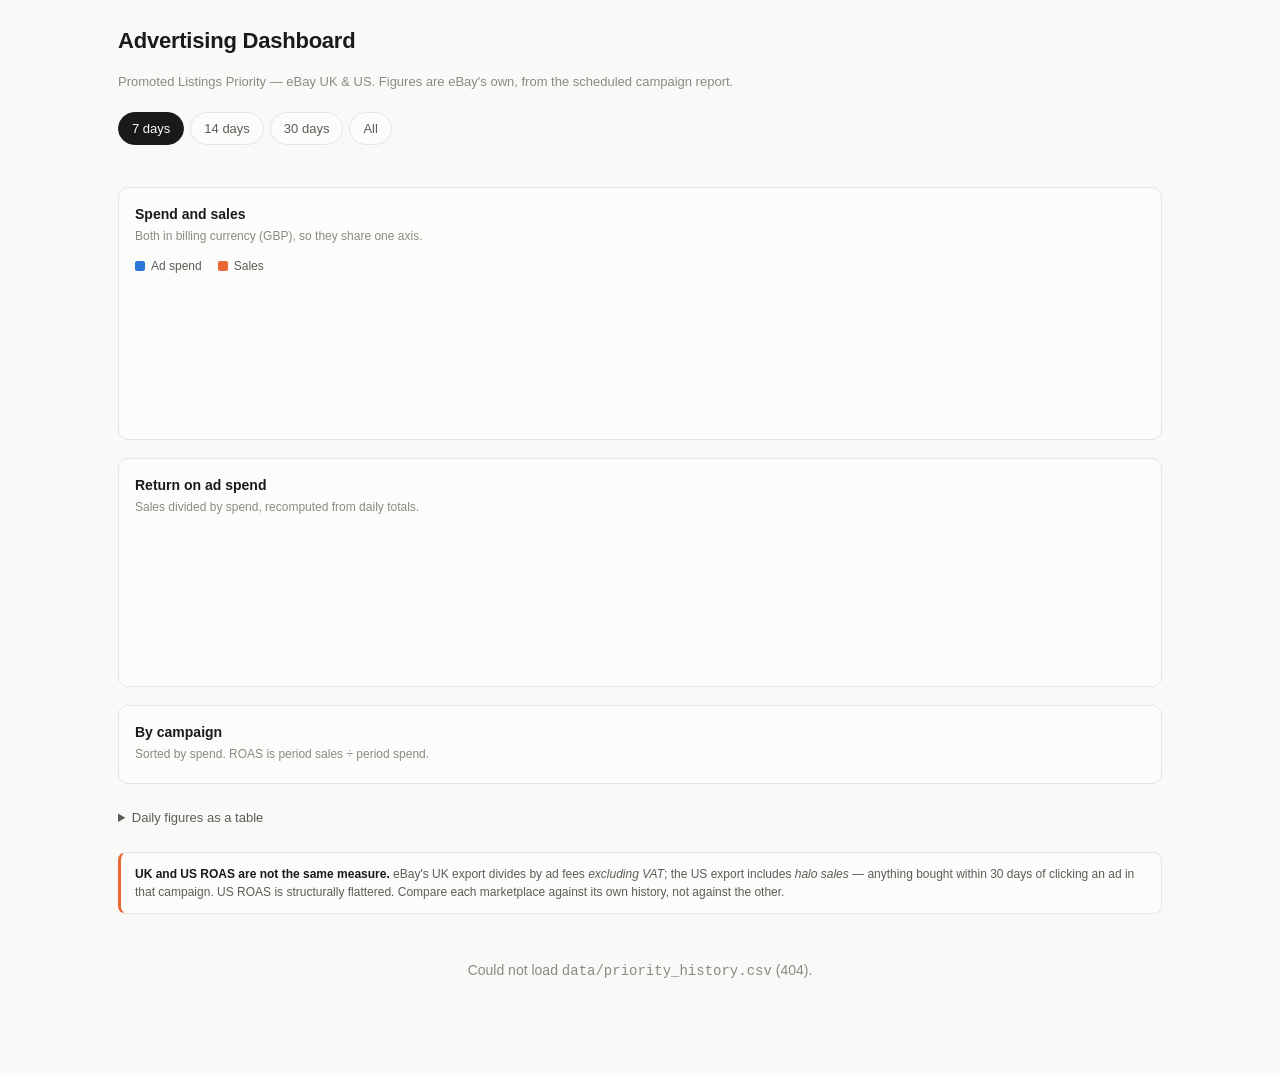
==== advertising.html @ e5f5a404 "Add advertising dashboard page" ====
<!doctype html>
<html lang="en">
<head>
<meta charset="utf-8">
<meta name="viewport" content="width=device-width, initial-scale=1">
<meta name="robots" content="noindex, nofollow">
<title>Advertising Dashboard</title>
<style>
:root{
  --page:#f9f9f7; --surface:#fcfcfb; --line:#e5e5e1;
  --ink:#1a1a19; --ink-2:#5c5c58; --ink-3:#8a8a84;
  --s1:#2a78d6;            /* spend  */
  --s2:#eb6834;            /* sales  */
  --good:#0ca30c; --bad:#d03b3b;
  --grid:#ececE8;
}
@media (prefers-color-scheme: dark){
  :root{
    --page:#0d0d0d; --surface:#1a1a19; --line:#33332f;
    --ink:#f2f2ef; --ink-2:#b0b0a8; --ink-3:#7c7c76;
    --s1:#3987e5; --s2:#d95926;
    --good:#0ca30c; --bad:#e66767;
    --grid:#2a2a27;
  }
}
*{box-sizing:border-box}
body{
  margin:0; background:var(--page); color:var(--ink);
  font:15px/1.5 -apple-system,BlinkMacSystemFont,"Segoe UI",Roboto,Helvetica,Arial,sans-serif;
  -webkit-font-smoothing:antialiased;
}
.wrap{max-width:1080px; margin:0 auto; padding:24px 18px 64px}
header{display:flex; flex-wrap:wrap; gap:12px; align-items:baseline; justify-content:space-between; margin-bottom:4px}
h1{font-size:22px; margin:0; letter-spacing:-.01em}
.sub{color:var(--ink-3); font-size:13px; margin:2px 0 20px}
.controls{display:flex; gap:6px; flex-wrap:wrap; margin-bottom:20px}
.controls button{
  font:inherit; font-size:13px; padding:6px 13px; border-radius:999px; cursor:pointer;
  border:1px solid var(--line); background:var(--surface); color:var(--ink-2);
}
.controls button[aria-pressed="true"]{background:var(--ink); color:var(--page); border-color:var(--ink)}
.tiles{display:grid; grid-template-columns:repeat(auto-fit,minmax(150px,1fr)); gap:10px; margin-bottom:22px}
.tile{background:var(--surface); border:1px solid var(--line); border-radius:10px; padding:14px 16px}
.tile .k{font-size:12px; color:var(--ink-3); letter-spacing:.02em; text-transform:uppercase}
.tile .v{font-size:26px; font-weight:600; letter-spacing:-.02em; margin-top:4px; font-variant-numeric:tabular-nums}
.tile .d{font-size:12px; color:var(--ink-3); margin-top:2px; font-variant-numeric:tabular-nums}
.card{background:var(--surface); border:1px solid var(--line); border-radius:10px; padding:16px 16px 8px; margin-bottom:18px}
.card h2{font-size:14px; margin:0 0 2px; font-weight:600}
.card .note{font-size:12px; color:var(--ink-3); margin:0 0 12px}
.legend{display:flex; gap:16px; font-size:12px; color:var(--ink-2); margin:0 0 6px 0}
.legend i{display:inline-block; width:10px; height:10px; border-radius:2px; margin-right:6px; vertical-align:-1px}
figure{margin:0}
svg{display:block; width:100%; height:auto; overflow:visible}
.tbl-wrap{overflow-x:auto}
table{border-collapse:collapse; width:100%; font-size:13px; font-variant-numeric:tabular-nums}
th,td{padding:8px 10px; text-align:right; border-bottom:1px solid var(--line); white-space:nowrap}
th:first-child,td:first-child{text-align:left}
th{font-size:11px; text-transform:uppercase; letter-spacing:.03em; color:var(--ink-3); font-weight:600}
tbody tr:last-child td{border-bottom:none}
tfoot td{font-weight:600; border-top:2px solid var(--line); border-bottom:none}
.mkt{display:inline-block; font-size:11px; padding:1px 6px; border-radius:4px; border:1px solid var(--line); color:var(--ink-2); margin-right:8px}
.caveat{font-size:12px; color:var(--ink-2); background:var(--surface); border:1px solid var(--line);
        border-left:3px solid var(--s2); border-radius:8px; padding:12px 14px; margin-bottom:18px}
.caveat b{color:var(--ink)}
details{margin-bottom:18px}
summary{cursor:pointer; font-size:13px; color:var(--ink-2); padding:6px 0}
.tip{position:fixed; pointer-events:none; opacity:0; transition:opacity .08s;
     background:var(--ink); color:var(--page); font-size:12px; padding:7px 10px; border-radius:7px;
     white-space:nowrap; z-index:9; font-variant-numeric:tabular-nums; box-shadow:0 3px 12px rgba(0,0,0,.18)}
.tip b{font-weight:600}
.empty{color:var(--ink-3); padding:28px 0; text-align:center; font-size:14px}
</style>
</head>
<body data-palette="#2a78d6,#eb6834">
<div class="wrap">
  <header>
    <h1>Advertising Dashboard</h1>
    <span class="sub" id="updated"></span>
  </header>
  <p class="sub">Promoted Listings Priority &mdash; eBay UK &amp; US. Figures are eBay's own, from the scheduled campaign report.</p>

  <div class="controls" id="ranges" role="group" aria-label="Date range"></div>

  <div class="tiles" id="tiles"></div>

  <div class="card">
    <h2>Spend and sales</h2>
    <p class="note">Both in billing currency (GBP), so they share one axis.</p>
    <div class="legend">
      <span><i style="background:var(--s1)"></i>Ad spend</span>
      <span><i style="background:var(--s2)"></i>Sales</span>
    </div>
    <figure><svg id="chartMoney" role="img" aria-label="Ad spend and sales per day"></svg></figure>
  </div>

  <div class="card">
    <h2>Return on ad spend</h2>
    <p class="note">Sales divided by spend, recomputed from daily totals.</p>
    <figure><svg id="chartRoas" role="img" aria-label="ROAS per day"></svg></figure>
  </div>

  <div class="card">
    <h2>By campaign</h2>
    <p class="note">Sorted by spend. ROAS is period sales &divide; period spend.</p>
    <div class="tbl-wrap"><table id="byCampaign"></table></div>
  </div>

  <details>
    <summary>Daily figures as a table</summary>
    <div class="card" style="margin-top:8px">
      <div class="tbl-wrap"><table id="byDay"></table></div>
    </div>
  </details>

  <div class="caveat">
    <b>UK and US ROAS are not the same measure.</b> eBay's UK export divides by ad fees
    <i>excluding VAT</i>; the US export includes <i>halo sales</i> &mdash; anything bought within
    30 days of clicking an ad in that campaign. US ROAS is structurally flattered.
    Compare each marketplace against its own history, not against the other.
  </div>
</div>
<div class="tip" id="tip"></div>

<script>
const CSV = 'data/priority_history.csv';
const RANGES = [ {d:7,l:'7 days'}, {d:14,l:'14 days'}, {d:30,l:'30 days'}, {d:0,l:'All'} ];
let ROWS = [], range = 7;

const money = n => '£' + n.toLocaleString('en-GB',{minimumFractionDigits:2,maximumFractionDigits:2});
const num   = n => n.toLocaleString('en-GB');
const shortDate = s => { const d=new Date(s+'T00:00:00'); return d.toLocaleDateString('en-GB',{day:'numeric',month:'short'}); };

function parseCSV(text){
  const lines = text.trim().split(/\r?\n/);
  const head = lines[0].split(',');
  return lines.slice(1).map(line=>{
    // No quoted commas in this file, but campaign names can contain them, so
    // split on commas outside quotes.
    const cells = line.match(/("([^"]|"")*"|[^,]*)(,|$)/g).slice(0,head.length)
      .map(c=>c.replace(/,$/,'').replace(/^"|"$/g,'').replace(/""/g,'"'));
    const o={}; head.forEach((h,i)=>o[h]=cells[i]??'');
    ['impressions','clicks','sold'].forEach(k=>o[k]=parseInt(o[k]||0,10));
    ['ad_fees','sales'].forEach(k=>o[k]=parseFloat(o[k]||0));
    return o;
  }).filter(r=>r.date);
}

function inRange(rows){
  if(!range) return rows;
  const all=[...new Set(rows.map(r=>r.date))].sort();
  if(!all.length) return rows;
  const last=new Date(all[all.length-1]+'T00:00:00');
  const cut=new Date(last); cut.setDate(cut.getDate()-(range-1));
  const cutS=cut.toISOString().slice(0,10);
  return rows.filter(r=>r.date>=cutS);
}

function byDate(rows){
  const m=new Map();
  rows.forEach(r=>{
    const a=m.get(r.date)||{date:r.date,fees:0,sales:0,clicks:0,sold:0,impressions:0};
    a.fees+=r.ad_fees; a.sales+=r.sales; a.clicks+=r.clicks; a.sold+=r.sold; a.impressions+=r.impressions;
    m.set(r.date,a);
  });
  return [...m.values()].sort((a,b)=>a.date<b.date?-1:1);
}

/* ---------- charts: plain inline SVG, no libraries ---------- */
const NS='http://www.w3.org/2000/svg';
const el=(n,a={})=>{const e=document.createElementNS(NS,n); for(const k in a) e.setAttribute(k,a[k]); return e;};
const tip=document.getElementById('tip');
function showTip(html,x,y){ tip.innerHTML=html; tip.style.opacity=1;
  const r=tip.getBoundingClientRect();
  tip.style.left=Math.min(Math.max(8,x-r.width/2),innerWidth-r.width-8)+'px';
  tip.style.top=Math.max(8,y-r.height-14)+'px'; }
const hideTip=()=>tip.style.opacity=0;

function lineChart(svg, days, series, fmt){
  svg.innerHTML='';
  const W=880, H=260, P={t:16,r:18,b:30,l:52};
  svg.setAttribute('viewBox',`0 0 ${W} ${H}`);
  if(!days.length){ svg.appendChild(el('text',{x:W/2,y:H/2,'text-anchor':'middle',fill:'var(--ink-3)'})).textContent='No data'; return; }

  const max=Math.max(...series.flatMap(s=>days.map(d=>s.get(d))),0)*1.15 || 1;
  const iw=W-P.l-P.r, ih=H-P.t-P.b;
  const X=i=>P.l+(days.length===1?iw/2:i*iw/(days.length-1));
  const Y=v=>P.t+ih-(v/max)*ih;

  for(let g=0; g<=4; g++){                       // recessive grid + axis labels
    const v=max*g/4, y=Y(v);
    svg.appendChild(el('line',{x1:P.l,x2:W-P.r,y1:y,y2:y,stroke:'var(--grid)','stroke-width':1}));
    const t=el('text',{x:P.l-8,y:y+4,'text-anchor':'end',fill:'var(--ink-3)','font-size':11});
    t.textContent=fmt.axis(v); svg.appendChild(t);
  }
  days.forEach((d,i)=>{
    if(days.length>12 && i%Math.ceil(days.length/8)!==0 && i!==days.length-1) return;
    const t=el('text',{x:X(i),y:H-P.b+18,'text-anchor':'middle',fill:'var(--ink-3)','font-size':11});
    t.textContent=shortDate(d); svg.appendChild(t);
  });

  series.forEach(s=>{
    const pts=days.map((d,i)=>[X(i),Y(s.get(d))]);
    svg.appendChild(el('path',{d:'M'+pts.map(p=>p.join(' ')).join(' L '),fill:'none',
      stroke:s.color,'stroke-width':2,'stroke-linejoin':'round','stroke-linecap':'round'}));
    pts.forEach(p=>{                              // 2px surface ring so marks never merge
      svg.appendChild(el('circle',{cx:p[0],cy:p[1],r:4.5,fill:s.color,stroke:'var(--surface)','stroke-width':2}));
    });
    const last=pts[pts.length-1];                 // selective direct label: final point only
    const t=el('text',{x:last[0]-6,y:last[1]-12,'text-anchor':'end',fill:'var(--ink-2)','font-size':11,'font-weight':600});
    t.textContent=fmt.label(s.get(days[days.length-1])); svg.appendChild(t);
  });

  const cross=el('line',{y1:P.t,y2:P.t+ih,stroke:'var(--ink-3)','stroke-width':1,'stroke-dasharray':'3 3',opacity:0});
  svg.appendChild(cross);
  const hit=el('rect',{x:P.l,y:P.t,width:iw,height:ih,fill:'transparent'});
  svg.appendChild(hit);
  hit.addEventListener('pointermove',ev=>{
    const bb=svg.getBoundingClientRect();
    const i=Math.round(((ev.clientX-bb.left)/bb.width*W-P.l)/(iw/Math.max(1,days.length-1)));
    const k=Math.max(0,Math.min(days.length-1,i));
    cross.setAttribute('x1',X(k)); cross.setAttribute('x2',X(k)); cross.setAttribute('opacity',1);
    showTip(`<b>${shortDate(days[k])}</b><br>`+series.map(s=>`${s.name} ${fmt.label(s.get(days[k]))}`).join('<br>'),
            ev.clientX, ev.clientY);
  });
  hit.addEventListener('pointerleave',()=>{cross.setAttribute('opacity',0); hideTip();});
}

function render(){
  const rows=inRange(ROWS), days=byDate(rows);
  const D=days.map(d=>d.date);
  const get=(k)=>new Map(days.map(d=>[d.date,d[k]]));

  const T=days.reduce((a,d)=>({fees:a.fees+d.fees,sales:a.sales+d.sales,clicks:a.clicks+d.clicks,
    sold:a.sold+d.sold,impressions:a.impressions+d.impressions}),{fees:0,sales:0,clicks:0,sold:0,impressions:0});
  const roas=T.fees?T.sales/T.fees:0;

  document.getElementById('tiles').innerHTML=[
    ['Ad spend',money(T.fees),`${days.length} day${days.length===1?'':'s'}`],
    ['Sales',money(T.sales),''],
    ['ROAS',roas.toFixed(2),roas>=3?'healthy':(roas>=1?'thin':'losing money')],
    ['Clicks',num(T.clicks),T.impressions?`${(T.clicks/T.impressions*100).toFixed(2)}% CTR`:''],
    ['Items sold',num(T.sold),T.clicks?`${(T.sold/T.clicks*100).toFixed(1)}% conv.`:''],
  ].map(([k,v,d])=>`<div class="tile"><div class="k">${k}</div><div class="v">${v}</div><div class="d">${d}</div></div>`).join('');

  const feeMap=get('fees'), saleMap=get('sales');
  lineChart(document.getElementById('chartMoney'), D, [
    {name:'Spend', color:'var(--s1)', get:d=>feeMap.get(d)||0},
    {name:'Sales', color:'var(--s2)', get:d=>saleMap.get(d)||0},
  ], {axis:v=>'£'+Math.round(v), label:v=>money(v)});

  const roasMap=new Map(days.map(d=>[d.date, d.fees ? d.sales/d.fees : 0]));
  lineChart(document.getElementById('chartRoas'), D, [
    {name:'ROAS', color:'var(--s1)', get:d=>roasMap.get(d)||0},
  ], {axis:v=>v.toFixed(1), label:v=>v.toFixed(2)});

  // by campaign
  const cm=new Map();
  rows.forEach(r=>{
    const k=r.marketplace+'|'+r.campaign_id;
    const a=cm.get(k)||{mkt:r.marketplace,name:r.campaign_name,impressions:0,clicks:0,sold:0,fees:0,sales:0};
    a.impressions+=r.impressions; a.clicks+=r.clicks; a.sold+=r.sold; a.fees+=r.ad_fees; a.sales+=r.sales;
    cm.set(k,a);
  });
  const camps=[...cm.values()].sort((a,b)=>b.fees-a.fees);
  document.getElementById('byCampaign').innerHTML=
    `<thead><tr><th>Campaign</th><th>Impr.</th><th>Clicks</th><th>Sold</th><th>Spend</th><th>Sales</th><th>ROAS</th></tr></thead><tbody>`+
    camps.map(c=>{const r=c.fees?c.sales/c.fees:0; return `<tr><td><span class="mkt">${c.mkt}</span>${c.name}</td>
      <td>${num(c.impressions)}</td><td>${num(c.clicks)}</td><td>${num(c.sold)}</td>
      <td>${money(c.fees)}</td><td>${money(c.sales)}</td>
      <td style="color:${c.fees&&r<1?'var(--bad)':(r>=3?'var(--good)':'inherit')}">${c.fees?r.toFixed(2):'—'}</td></tr>`;}).join('')+
    `</tbody><tfoot><tr><td>Total</td><td>${num(T.impressions)}</td><td>${num(T.clicks)}</td><td>${num(T.sold)}</td>
     <td>${money(T.fees)}</td><td>${money(T.sales)}</td><td>${roas.toFixed(2)}</td></tr></tfoot>`;

  document.getElementById('byDay').innerHTML=
    `<thead><tr><th>Date</th><th>Impr.</th><th>Clicks</th><th>Sold</th><th>Spend</th><th>Sales</th><th>ROAS</th></tr></thead><tbody>`+
    days.slice().reverse().map(d=>`<tr><td>${shortDate(d.date)}</td><td>${num(d.impressions)}</td><td>${num(d.clicks)}</td>
      <td>${num(d.sold)}</td><td>${money(d.fees)}</td><td>${money(d.sales)}</td>
      <td>${d.fees?(d.sales/d.fees).toFixed(2):'—'}</td></tr>`).join('')+`</tbody>`;

  const all=[...new Set(ROWS.map(r=>r.date))].sort();
  document.getElementById('updated').textContent = all.length? 'Data to '+shortDate(all[all.length-1]) : '';
}

document.getElementById('ranges').innerHTML=RANGES.map(r=>
  `<button data-d="${r.d}" aria-pressed="${r.d===range}">${r.l}</button>`).join('');
document.getElementById('ranges').addEventListener('click',e=>{
  const b=e.target.closest('button'); if(!b) return;
  range=+b.dataset.d;
  [...e.currentTarget.children].forEach(x=>x.setAttribute('aria-pressed', x===b));
  render();
});

fetch(CSV+'?t='+Date.now()).then(r=>{ if(!r.ok) throw new Error(r.status); return r.text(); })
  .then(t=>{ ROWS=parseCSV(t); render(); })
  .catch(e=>{ document.querySelector('.wrap').insertAdjacentHTML('beforeend',
    `<div class="empty">Could not load <code>${CSV}</code> (${e.message}).</div>`); });
</script>
</body>
</html>
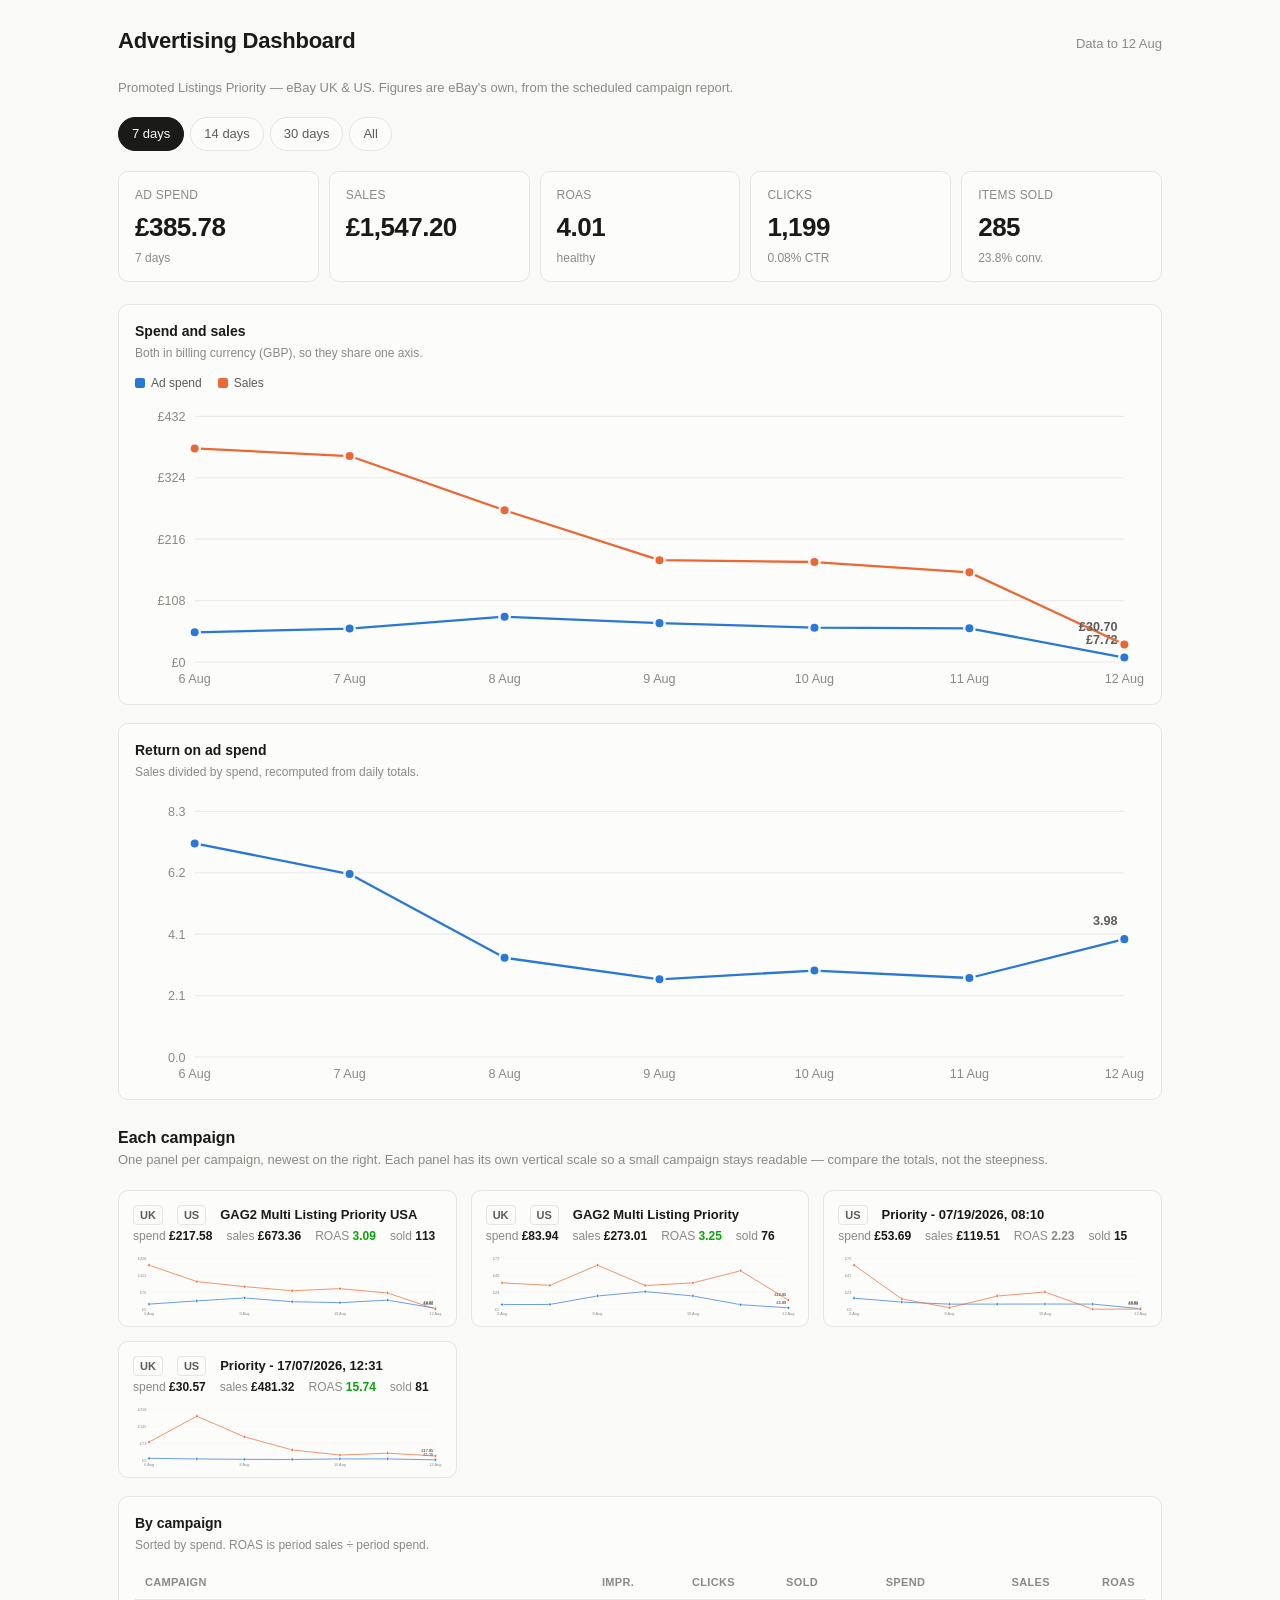
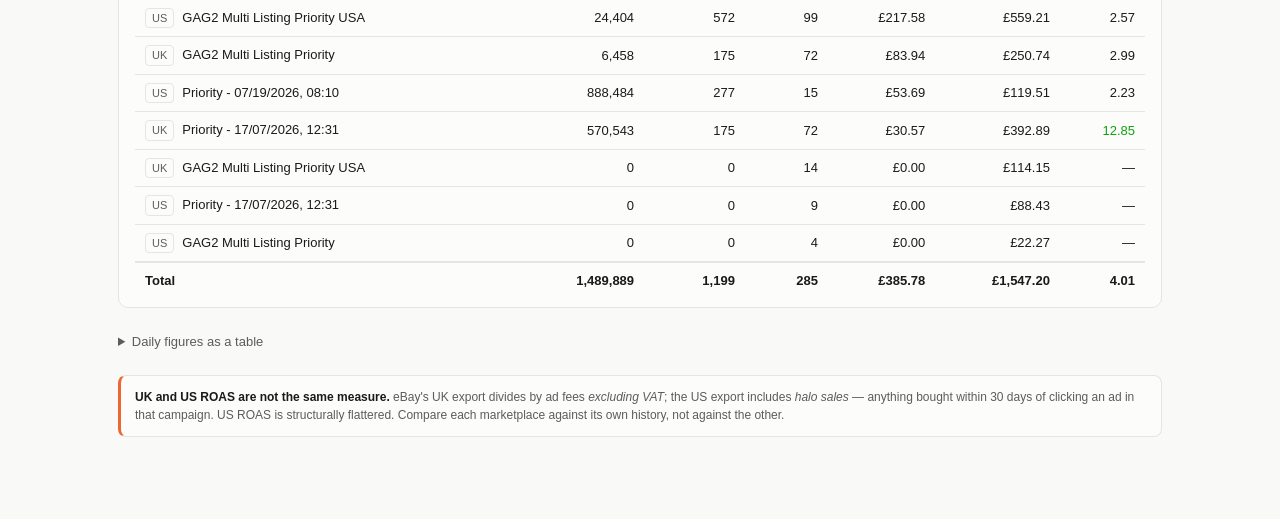
==== commit 62cc1730: "Add per-campaign charts to advertising dashboard" ====
--- a/advertising.html
+++ b/advertising.html
@@ -59,6 +59,13 @@
 tbody tr:last-child td{border-bottom:none}
 tfoot td{font-weight:600; border-top:2px solid var(--line); border-bottom:none}
 .mkt{display:inline-block; font-size:11px; padding:1px 6px; border-radius:4px; border:1px solid var(--line); color:var(--ink-2); margin-right:8px}
+.section{font-size:16px; margin:26px 0 10px; font-weight:600}
+.multiples{display:grid; grid-template-columns:repeat(auto-fit,minmax(330px,1fr)); gap:14px; margin-bottom:18px}
+.mini{background:var(--surface); border:1px solid var(--line); border-radius:10px; padding:14px 14px 6px}
+.mini h3{font-size:13px; margin:0 0 2px; font-weight:600; display:flex; align-items:center; gap:6px}
+.mini .stats{display:flex; gap:14px; font-size:12px; color:var(--ink-3); margin:0 0 8px; flex-wrap:wrap;
+             font-variant-numeric:tabular-nums}
+.mini .stats b{color:var(--ink); font-weight:600}
 .caveat{font-size:12px; color:var(--ink-2); background:var(--surface); border:1px solid var(--line);
         border-left:3px solid var(--s2); border-radius:8px; padding:12px 14px; margin-bottom:18px}
 .caveat b{color:var(--ink)}
@@ -99,6 +106,12 @@
     <figure><svg id="chartRoas" role="img" aria-label="ROAS per day"></svg></figure>
   </div>
 
+  <h2 class="section">Each campaign</h2>
+  <p class="sub" style="margin-top:-10px">One panel per campaign, newest on the right.
+     Each panel has its own vertical scale so a small campaign stays readable &mdash;
+     compare the totals, not the steepness.</p>
+  <div class="multiples" id="campaignCharts"></div>
+
   <div class="card">
     <h2>By campaign</h2>
     <p class="note">Sorted by spend. ROAS is period sales &divide; period spend.</p>
@@ -175,9 +188,10 @@
   tip.style.top=Math.max(8,y-r.height-14)+'px'; }
 const hideTip=()=>tip.style.opacity=0;
 
-function lineChart(svg, days, series, fmt){
+function lineChart(svg, days, series, fmt, opt={}){
   svg.innerHTML='';
-  const W=880, H=260, P={t:16,r:18,b:30,l:52};
+  const compact=!!opt.compact;
+  const W=880, H=opt.h||260, P={t:16,r:18,b:30,l:compact?46:52};
   svg.setAttribute('viewBox',`0 0 ${W} ${H}`);
   if(!days.length){ svg.appendChild(el('text',{x:W/2,y:H/2,'text-anchor':'middle',fill:'var(--ink-3)'})).textContent='No data'; return; }
 
@@ -186,14 +200,16 @@
   const X=i=>P.l+(days.length===1?iw/2:i*iw/(days.length-1));
   const Y=v=>P.t+ih-(v/max)*ih;
 
-  for(let g=0; g<=4; g++){                       // recessive grid + axis labels
-    const v=max*g/4, y=Y(v);
+  const gridN=compact?3:4;
+  for(let g=0; g<=gridN; g++){                   // recessive grid + axis labels
+    const v=max*g/gridN, y=Y(v);
     svg.appendChild(el('line',{x1:P.l,x2:W-P.r,y1:y,y2:y,stroke:'var(--grid)','stroke-width':1}));
     const t=el('text',{x:P.l-8,y:y+4,'text-anchor':'end',fill:'var(--ink-3)','font-size':11});
     t.textContent=fmt.axis(v); svg.appendChild(t);
   }
+  const every=compact?4:8;
   days.forEach((d,i)=>{
-    if(days.length>12 && i%Math.ceil(days.length/8)!==0 && i!==days.length-1) return;
+    if(days.length>every && i%Math.ceil(days.length/every)!==0 && i!==days.length-1) return;
     const t=el('text',{x:X(i),y:H-P.b+18,'text-anchor':'middle',fill:'var(--ink-3)','font-size':11});
     t.textContent=shortDate(d); svg.appendChild(t);
   });
@@ -203,7 +219,8 @@
     svg.appendChild(el('path',{d:'M'+pts.map(p=>p.join(' ')).join(' L '),fill:'none',
       stroke:s.color,'stroke-width':2,'stroke-linejoin':'round','stroke-linecap':'round'}));
     pts.forEach(p=>{                              // 2px surface ring so marks never merge
-      svg.appendChild(el('circle',{cx:p[0],cy:p[1],r:4.5,fill:s.color,stroke:'var(--surface)','stroke-width':2}));
+      svg.appendChild(el('circle',{cx:p[0],cy:p[1],r:compact?4:4.5,fill:s.color,
+        stroke:'var(--surface)','stroke-width':2}));
     });
     const last=pts[pts.length-1];                 // selective direct label: final point only
     const t=el('text',{x:last[0]-6,y:last[1]-12,'text-anchor':'end',fill:'var(--ink-2)','font-size':11,'font-weight':600});
@@ -253,6 +270,43 @@
     {name:'ROAS', color:'var(--s1)', get:d=>roasMap.get(d)||0},
   ], {axis:v=>v.toFixed(1), label:v=>v.toFixed(2)});
 
+  // one panel per campaign id — a campaign can run on both marketplaces, so its
+  // rows are summed and the marketplaces it ran on are shown as badges.
+  const byId=new Map();
+  rows.forEach(r=>{
+    const a=byId.get(r.campaign_id)||{id:r.campaign_id,name:r.campaign_name,mkts:new Set(),
+      day:new Map(),impressions:0,clicks:0,sold:0,fees:0,sales:0};
+    a.mkts.add(r.marketplace);
+    a.impressions+=r.impressions; a.clicks+=r.clicks; a.sold+=r.sold;
+    a.fees+=r.ad_fees; a.sales+=r.sales;
+    const d=a.day.get(r.date)||{fees:0,sales:0};
+    d.fees+=r.ad_fees; d.sales+=r.sales; a.day.set(r.date,d);
+    if(r.campaign_name) a.name=r.campaign_name;
+    byId.set(r.campaign_id,a);
+  });
+  const panels=[...byId.values()].sort((a,b)=>b.fees-a.fees);
+  const host=document.getElementById('campaignCharts');
+  host.innerHTML=panels.map((c,i)=>{
+    const r=c.fees?c.sales/c.fees:0;
+    const col=c.fees&&r<1?'var(--bad)':(r>=3?'var(--good)':'inherit');
+    return `<div class="mini">
+      <h3>${[...c.mkts].map(m=>`<span class="mkt">${m}</span>`).join('')}${c.name}</h3>
+      <div class="stats">
+        <span>spend <b>${money(c.fees)}</b></span>
+        <span>sales <b>${money(c.sales)}</b></span>
+        <span>ROAS <b style="color:${col}">${c.fees?r.toFixed(2):'—'}</b></span>
+        <span>sold <b>${num(c.sold)}</b></span>
+      </div>
+      <figure><svg id="mini${i}" role="img" aria-label="Spend and sales for ${c.name}"></svg></figure>
+    </div>`;
+  }).join('');
+  panels.forEach((c,i)=>{
+    lineChart(document.getElementById('mini'+i), D, [
+      {name:'Spend', color:'var(--s1)', get:d=>(c.day.get(d)||{}).fees||0},
+      {name:'Sales', color:'var(--s2)', get:d=>(c.day.get(d)||{}).sales||0},
+    ], {axis:v=>'£'+Math.round(v), label:v=>money(v)}, {h:190, compact:true});
+  });
+
   // by campaign
   const cm=new Map();
   rows.forEach(r=>{
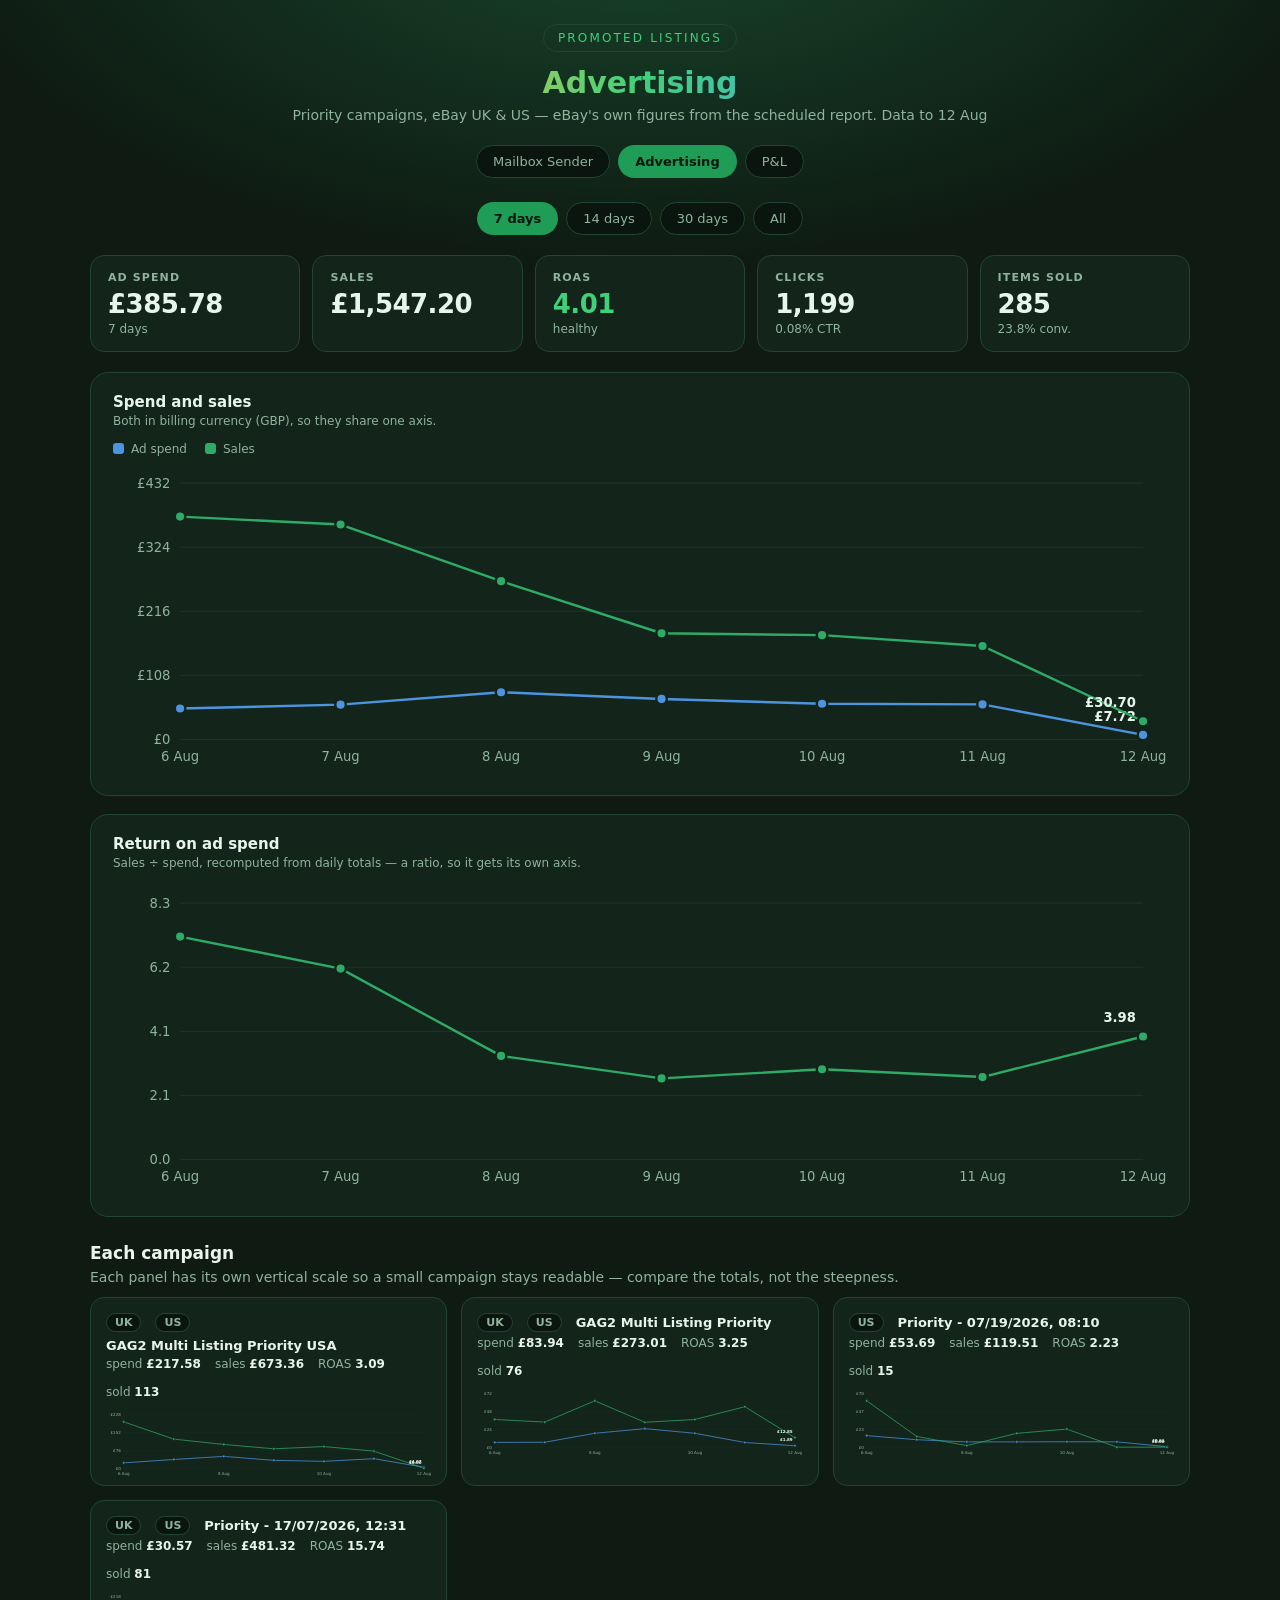
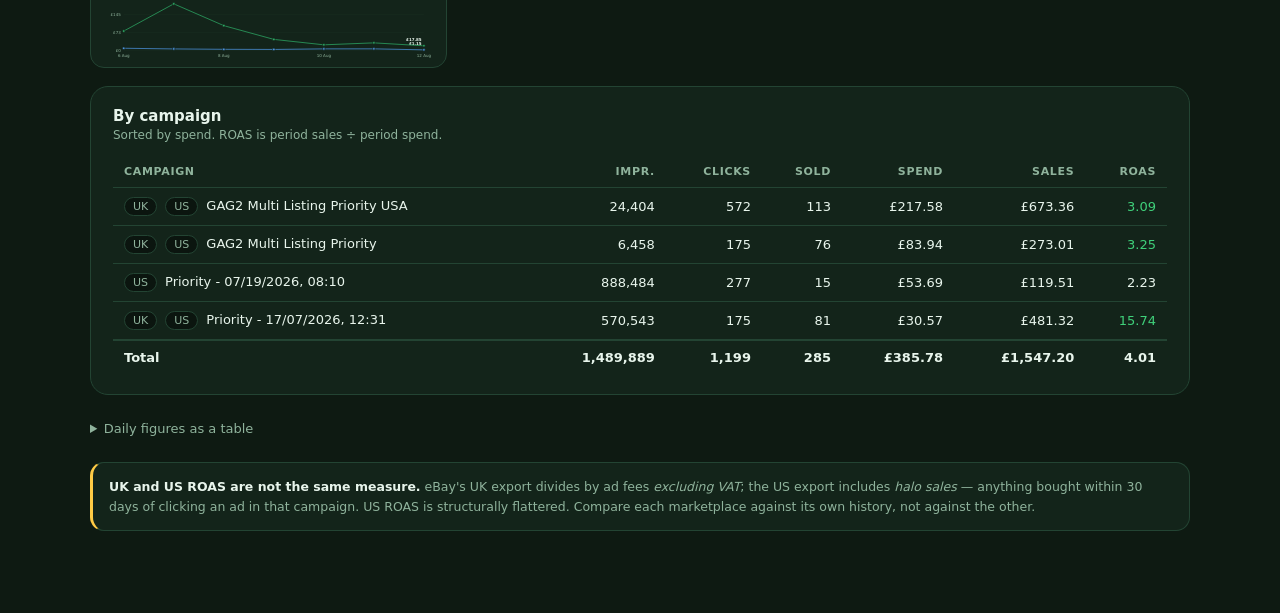
==== commit eed6ff74: "Retheme advertising to match the mailbox sender" ====
--- a/advertising.html
+++ b/advertising.html
@@ -4,112 +4,44 @@
 <meta charset="utf-8">
 <meta name="viewport" content="width=device-width, initial-scale=1">
 <meta name="robots" content="noindex, nofollow">
-<title>Advertising Dashboard</title>
-<style>
-:root{
-  --page:#f9f9f7; --surface:#fcfcfb; --line:#e5e5e1;
-  --ink:#1a1a19; --ink-2:#5c5c58; --ink-3:#8a8a84;
-  --s1:#2a78d6;            /* spend  */
-  --s2:#eb6834;            /* sales  */
-  --good:#0ca30c; --bad:#d03b3b;
-  --grid:#ececE8;
-}
-@media (prefers-color-scheme: dark){
-  :root{
-    --page:#0d0d0d; --surface:#1a1a19; --line:#33332f;
-    --ink:#f2f2ef; --ink-2:#b0b0a8; --ink-3:#7c7c76;
-    --s1:#3987e5; --s2:#d95926;
-    --good:#0ca30c; --bad:#e66767;
-    --grid:#2a2a27;
-  }
-}
-*{box-sizing:border-box}
-body{
-  margin:0; background:var(--page); color:var(--ink);
-  font:15px/1.5 -apple-system,BlinkMacSystemFont,"Segoe UI",Roboto,Helvetica,Arial,sans-serif;
-  -webkit-font-smoothing:antialiased;
-}
-.wrap{max-width:1080px; margin:0 auto; padding:24px 18px 64px}
-header{display:flex; flex-wrap:wrap; gap:12px; align-items:baseline; justify-content:space-between; margin-bottom:4px}
-h1{font-size:22px; margin:0; letter-spacing:-.01em}
-.sub{color:var(--ink-3); font-size:13px; margin:2px 0 20px}
-.controls{display:flex; gap:6px; flex-wrap:wrap; margin-bottom:20px}
-.controls button{
-  font:inherit; font-size:13px; padding:6px 13px; border-radius:999px; cursor:pointer;
-  border:1px solid var(--line); background:var(--surface); color:var(--ink-2);
-}
-.controls button[aria-pressed="true"]{background:var(--ink); color:var(--page); border-color:var(--ink)}
-.tiles{display:grid; grid-template-columns:repeat(auto-fit,minmax(150px,1fr)); gap:10px; margin-bottom:22px}
-.tile{background:var(--surface); border:1px solid var(--line); border-radius:10px; padding:14px 16px}
-.tile .k{font-size:12px; color:var(--ink-3); letter-spacing:.02em; text-transform:uppercase}
-.tile .v{font-size:26px; font-weight:600; letter-spacing:-.02em; margin-top:4px; font-variant-numeric:tabular-nums}
-.tile .d{font-size:12px; color:var(--ink-3); margin-top:2px; font-variant-numeric:tabular-nums}
-.card{background:var(--surface); border:1px solid var(--line); border-radius:10px; padding:16px 16px 8px; margin-bottom:18px}
-.card h2{font-size:14px; margin:0 0 2px; font-weight:600}
-.card .note{font-size:12px; color:var(--ink-3); margin:0 0 12px}
-.legend{display:flex; gap:16px; font-size:12px; color:var(--ink-2); margin:0 0 6px 0}
-.legend i{display:inline-block; width:10px; height:10px; border-radius:2px; margin-right:6px; vertical-align:-1px}
-figure{margin:0}
-svg{display:block; width:100%; height:auto; overflow:visible}
-.tbl-wrap{overflow-x:auto}
-table{border-collapse:collapse; width:100%; font-size:13px; font-variant-numeric:tabular-nums}
-th,td{padding:8px 10px; text-align:right; border-bottom:1px solid var(--line); white-space:nowrap}
-th:first-child,td:first-child{text-align:left}
-th{font-size:11px; text-transform:uppercase; letter-spacing:.03em; color:var(--ink-3); font-weight:600}
-tbody tr:last-child td{border-bottom:none}
-tfoot td{font-weight:600; border-top:2px solid var(--line); border-bottom:none}
-.mkt{display:inline-block; font-size:11px; padding:1px 6px; border-radius:4px; border:1px solid var(--line); color:var(--ink-2); margin-right:8px}
-.section{font-size:16px; margin:26px 0 10px; font-weight:600}
-.multiples{display:grid; grid-template-columns:repeat(auto-fit,minmax(330px,1fr)); gap:14px; margin-bottom:18px}
-.mini{background:var(--surface); border:1px solid var(--line); border-radius:10px; padding:14px 14px 6px}
-.mini h3{font-size:13px; margin:0 0 2px; font-weight:600; display:flex; align-items:center; gap:6px}
-.mini .stats{display:flex; gap:14px; font-size:12px; color:var(--ink-3); margin:0 0 8px; flex-wrap:wrap;
-             font-variant-numeric:tabular-nums}
-.mini .stats b{color:var(--ink); font-weight:600}
-.caveat{font-size:12px; color:var(--ink-2); background:var(--surface); border:1px solid var(--line);
-        border-left:3px solid var(--s2); border-radius:8px; padding:12px 14px; margin-bottom:18px}
-.caveat b{color:var(--ink)}
-details{margin-bottom:18px}
-summary{cursor:pointer; font-size:13px; color:var(--ink-2); padding:6px 0}
-.tip{position:fixed; pointer-events:none; opacity:0; transition:opacity .08s;
-     background:var(--ink); color:var(--page); font-size:12px; padding:7px 10px; border-radius:7px;
-     white-space:nowrap; z-index:9; font-variant-numeric:tabular-nums; box-shadow:0 3px 12px rgba(0,0,0,.18)}
-.tip b{font-weight:600}
-.empty{color:var(--ink-3); padding:28px 0; text-align:center; font-size:14px}
-</style>
+<title>Advertising · RBX</title>
+<link rel="stylesheet" href="site.css">
 </head>
-<body data-palette="#2a78d6,#eb6834">
+<body>
 <div class="wrap">
   <header>
-    <h1>Advertising Dashboard</h1>
-    <span class="sub" id="updated"></span>
+    <div class="badge">Promoted Listings</div>
+    <h1>Advertising</h1>
+    <p class="sub">Priority campaigns, eBay UK &amp; US &mdash; eBay's own figures from the scheduled report. <span id="updated"></span></p>
   </header>
-  <p class="sub">Promoted Listings Priority &mdash; eBay UK &amp; US. Figures are eBay's own, from the scheduled campaign report.</p>
+
+  <nav>
+    <a href="index.html">Mailbox Sender</a>
+    <a href="advertising.html" aria-current="page">Advertising</a>
+    <a href="pnl.html">P&amp;L</a>
+  </nav>
 
   <div class="controls" id="ranges" role="group" aria-label="Date range"></div>
-
   <div class="tiles" id="tiles"></div>
 
   <div class="card">
     <h2>Spend and sales</h2>
     <p class="note">Both in billing currency (GBP), so they share one axis.</p>
     <div class="legend">
-      <span><i style="background:var(--s1)"></i>Ad spend</span>
-      <span><i style="background:var(--s2)"></i>Sales</span>
+      <span><i style="background:var(--s2)"></i>Ad spend</span>
+      <span><i style="background:var(--s1)"></i>Sales</span>
     </div>
     <figure><svg id="chartMoney" role="img" aria-label="Ad spend and sales per day"></svg></figure>
   </div>
 
   <div class="card">
     <h2>Return on ad spend</h2>
-    <p class="note">Sales divided by spend, recomputed from daily totals.</p>
+    <p class="note">Sales &divide; spend, recomputed from daily totals &mdash; a ratio, so it gets its own axis.</p>
     <figure><svg id="chartRoas" role="img" aria-label="ROAS per day"></svg></figure>
   </div>
 
   <h2 class="section">Each campaign</h2>
-  <p class="sub" style="margin-top:-10px">One panel per campaign, newest on the right.
-     Each panel has its own vertical scale so a small campaign stays readable &mdash;
-     compare the totals, not the steepness.</p>
+  <p class="sub" style="margin:-4px 0 12px">Each panel has its own vertical scale so a small campaign stays readable &mdash; compare the totals, not the steepness.</p>
   <div class="multiples" id="campaignCharts"></div>
 
   <div class="card">
@@ -120,9 +52,7 @@
 
   <details>
     <summary>Daily figures as a table</summary>
-    <div class="card" style="margin-top:8px">
-      <div class="tbl-wrap"><table id="byDay"></table></div>
-    </div>
+    <div class="card" style="margin-top:8px"><div class="tbl-wrap"><table id="byDay"></table></div></div>
   </details>
 
   <div class="caveat">
@@ -132,41 +62,35 @@
     Compare each marketplace against its own history, not against the other.
   </div>
 </div>
-<div class="tip" id="tip"></div>
 
-<script>
+<script type="module">
+import { lineChart, gbp, num, shortDate } from './charts.js';
+
 const CSV = 'data/priority_history.csv';
-const RANGES = [ {d:7,l:'7 days'}, {d:14,l:'14 days'}, {d:30,l:'30 days'}, {d:0,l:'All'} ];
+const RANGES = [{d:7,l:'7 days'},{d:14,l:'14 days'},{d:30,l:'30 days'},{d:0,l:'All'}];
 let ROWS = [], range = 7;
-
-const money = n => '£' + n.toLocaleString('en-GB',{minimumFractionDigits:2,maximumFractionDigits:2});
-const num   = n => n.toLocaleString('en-GB');
-const shortDate = s => { const d=new Date(s+'T00:00:00'); return d.toLocaleDateString('en-GB',{day:'numeric',month:'short'}); };
 
 function parseCSV(text){
   const lines = text.trim().split(/\r?\n/);
   const head = lines[0].split(',');
   return lines.slice(1).map(line=>{
-    // No quoted commas in this file, but campaign names can contain them, so
-    // split on commas outside quotes.
-    const cells = line.match(/("([^"]|"")*"|[^,]*)(,|$)/g).slice(0,head.length)
-      .map(c=>c.replace(/,$/,'').replace(/^"|"$/g,'').replace(/""/g,'"'));
-    const o={}; head.forEach((h,i)=>o[h]=cells[i]??'');
+    const cells = line.match(/("([^"]|"")*"|[^,]*)(,|$)/g).slice(0, head.length)
+      .map(c => c.replace(/,$/,'').replace(/^"|"$/g,'').replace(/""/g,'"'));
+    const o = {}; head.forEach((h,i)=>o[h]=cells[i] ?? '');
     ['impressions','clicks','sold'].forEach(k=>o[k]=parseInt(o[k]||0,10));
     ['ad_fees','sales'].forEach(k=>o[k]=parseFloat(o[k]||0));
     return o;
   }).filter(r=>r.date);
 }
 
-function inRange(rows){
+const inRange = rows => {
   if(!range) return rows;
   const all=[...new Set(rows.map(r=>r.date))].sort();
   if(!all.length) return rows;
-  const last=new Date(all[all.length-1]+'T00:00:00');
-  const cut=new Date(last); cut.setDate(cut.getDate()-(range-1));
-  const cutS=cut.toISOString().slice(0,10);
-  return rows.filter(r=>r.date>=cutS);
-}
+  const cut=new Date(all[all.length-1]+'T00:00:00');
+  cut.setDate(cut.getDate()-(range-1));
+  return rows.filter(r=>r.date>=cut.toISOString().slice(0,10));
+};
 
 function byDate(rows){
   const m=new Map();
@@ -178,161 +102,76 @@
   return [...m.values()].sort((a,b)=>a.date<b.date?-1:1);
 }
 
-/* ---------- charts: plain inline SVG, no libraries ---------- */
-const NS='http://www.w3.org/2000/svg';
-const el=(n,a={})=>{const e=document.createElementNS(NS,n); for(const k in a) e.setAttribute(k,a[k]); return e;};
-const tip=document.getElementById('tip');
-function showTip(html,x,y){ tip.innerHTML=html; tip.style.opacity=1;
-  const r=tip.getBoundingClientRect();
-  tip.style.left=Math.min(Math.max(8,x-r.width/2),innerWidth-r.width-8)+'px';
-  tip.style.top=Math.max(8,y-r.height-14)+'px'; }
-const hideTip=()=>tip.style.opacity=0;
-
-function lineChart(svg, days, series, fmt, opt={}){
-  svg.innerHTML='';
-  const compact=!!opt.compact;
-  const W=880, H=opt.h||260, P={t:16,r:18,b:30,l:compact?46:52};
-  svg.setAttribute('viewBox',`0 0 ${W} ${H}`);
-  if(!days.length){ svg.appendChild(el('text',{x:W/2,y:H/2,'text-anchor':'middle',fill:'var(--ink-3)'})).textContent='No data'; return; }
-
-  const max=Math.max(...series.flatMap(s=>days.map(d=>s.get(d))),0)*1.15 || 1;
-  const iw=W-P.l-P.r, ih=H-P.t-P.b;
-  const X=i=>P.l+(days.length===1?iw/2:i*iw/(days.length-1));
-  const Y=v=>P.t+ih-(v/max)*ih;
-
-  const gridN=compact?3:4;
-  for(let g=0; g<=gridN; g++){                   // recessive grid + axis labels
-    const v=max*g/gridN, y=Y(v);
-    svg.appendChild(el('line',{x1:P.l,x2:W-P.r,y1:y,y2:y,stroke:'var(--grid)','stroke-width':1}));
-    const t=el('text',{x:P.l-8,y:y+4,'text-anchor':'end',fill:'var(--ink-3)','font-size':11});
-    t.textContent=fmt.axis(v); svg.appendChild(t);
-  }
-  const every=compact?4:8;
-  days.forEach((d,i)=>{
-    if(days.length>every && i%Math.ceil(days.length/every)!==0 && i!==days.length-1) return;
-    const t=el('text',{x:X(i),y:H-P.b+18,'text-anchor':'middle',fill:'var(--ink-3)','font-size':11});
-    t.textContent=shortDate(d); svg.appendChild(t);
-  });
-
-  series.forEach(s=>{
-    const pts=days.map((d,i)=>[X(i),Y(s.get(d))]);
-    svg.appendChild(el('path',{d:'M'+pts.map(p=>p.join(' ')).join(' L '),fill:'none',
-      stroke:s.color,'stroke-width':2,'stroke-linejoin':'round','stroke-linecap':'round'}));
-    pts.forEach(p=>{                              // 2px surface ring so marks never merge
-      svg.appendChild(el('circle',{cx:p[0],cy:p[1],r:compact?4:4.5,fill:s.color,
-        stroke:'var(--surface)','stroke-width':2}));
-    });
-    const last=pts[pts.length-1];                 // selective direct label: final point only
-    const t=el('text',{x:last[0]-6,y:last[1]-12,'text-anchor':'end',fill:'var(--ink-2)','font-size':11,'font-weight':600});
-    t.textContent=fmt.label(s.get(days[days.length-1])); svg.appendChild(t);
-  });
-
-  const cross=el('line',{y1:P.t,y2:P.t+ih,stroke:'var(--ink-3)','stroke-width':1,'stroke-dasharray':'3 3',opacity:0});
-  svg.appendChild(cross);
-  const hit=el('rect',{x:P.l,y:P.t,width:iw,height:ih,fill:'transparent'});
-  svg.appendChild(hit);
-  hit.addEventListener('pointermove',ev=>{
-    const bb=svg.getBoundingClientRect();
-    const i=Math.round(((ev.clientX-bb.left)/bb.width*W-P.l)/(iw/Math.max(1,days.length-1)));
-    const k=Math.max(0,Math.min(days.length-1,i));
-    cross.setAttribute('x1',X(k)); cross.setAttribute('x2',X(k)); cross.setAttribute('opacity',1);
-    showTip(`<b>${shortDate(days[k])}</b><br>`+series.map(s=>`${s.name} ${fmt.label(s.get(days[k]))}`).join('<br>'),
-            ev.clientX, ev.clientY);
-  });
-  hit.addEventListener('pointerleave',()=>{cross.setAttribute('opacity',0); hideTip();});
-}
-
 function render(){
-  const rows=inRange(ROWS), days=byDate(rows);
-  const D=days.map(d=>d.date);
-  const get=(k)=>new Map(days.map(d=>[d.date,d[k]]));
-
+  const rows=inRange(ROWS), days=byDate(rows), D=days.map(d=>d.date);
+  const fee=new Map(days.map(d=>[d.date,d.fees])), sal=new Map(days.map(d=>[d.date,d.sales]));
   const T=days.reduce((a,d)=>({fees:a.fees+d.fees,sales:a.sales+d.sales,clicks:a.clicks+d.clicks,
     sold:a.sold+d.sold,impressions:a.impressions+d.impressions}),{fees:0,sales:0,clicks:0,sold:0,impressions:0});
   const roas=T.fees?T.sales/T.fees:0;
 
   document.getElementById('tiles').innerHTML=[
-    ['Ad spend',money(T.fees),`${days.length} day${days.length===1?'':'s'}`],
-    ['Sales',money(T.sales),''],
-    ['ROAS',roas.toFixed(2),roas>=3?'healthy':(roas>=1?'thin':'losing money')],
-    ['Clicks',num(T.clicks),T.impressions?`${(T.clicks/T.impressions*100).toFixed(2)}% CTR`:''],
-    ['Items sold',num(T.sold),T.clicks?`${(T.sold/T.clicks*100).toFixed(1)}% conv.`:''],
-  ].map(([k,v,d])=>`<div class="tile"><div class="k">${k}</div><div class="v">${v}</div><div class="d">${d}</div></div>`).join('');
+    ['Ad spend',gbp(T.fees),`${days.length} day${days.length===1?'':'s'}`,''],
+    ['Sales',gbp(T.sales),'',''],
+    ['ROAS',roas.toFixed(2),roas>=3?'healthy':(roas>=1?'thin':'losing money'),roas>=3?'good':(roas<1?'bad':'')],
+    ['Clicks',num(T.clicks),T.impressions?`${(T.clicks/T.impressions*100).toFixed(2)}% CTR`:'',''],
+    ['Items sold',num(T.sold),T.clicks?`${(T.sold/T.clicks*100).toFixed(1)}% conv.`:'',''],
+  ].map(([k,v,d,c])=>`<div class="tile ${c}"><div class="k">${k}</div><div class="v">${v}</div><div class="d">${d}</div></div>`).join('');
 
-  const feeMap=get('fees'), saleMap=get('sales');
   lineChart(document.getElementById('chartMoney'), D, [
-    {name:'Spend', color:'var(--s1)', get:d=>feeMap.get(d)||0},
-    {name:'Sales', color:'var(--s2)', get:d=>saleMap.get(d)||0},
-  ], {axis:v=>'£'+Math.round(v), label:v=>money(v)});
+    {name:'Spend', color:'var(--s2)', get:d=>fee.get(d)},
+    {name:'Sales', color:'var(--s1)', get:d=>sal.get(d)},
+  ], {axis:v=>'£'+Math.round(v), label:v=>gbp(v)});
 
-  const roasMap=new Map(days.map(d=>[d.date, d.fees ? d.sales/d.fees : 0]));
-  lineChart(document.getElementById('chartRoas'), D, [
-    {name:'ROAS', color:'var(--s1)', get:d=>roasMap.get(d)||0},
-  ], {axis:v=>v.toFixed(1), label:v=>v.toFixed(2)});
+  const rm=new Map(days.map(d=>[d.date, d.fees?d.sales/d.fees:0]));
+  lineChart(document.getElementById('chartRoas'), D,
+    [{name:'ROAS', color:'var(--s1)', get:d=>rm.get(d)}],
+    {axis:v=>v.toFixed(1), label:v=>v.toFixed(2)});
 
-  // one panel per campaign id — a campaign can run on both marketplaces, so its
-  // rows are summed and the marketplaces it ran on are shown as badges.
+  // one panel per campaign id; a campaign can run on both marketplaces
   const byId=new Map();
   rows.forEach(r=>{
-    const a=byId.get(r.campaign_id)||{id:r.campaign_id,name:r.campaign_name,mkts:new Set(),
-      day:new Map(),impressions:0,clicks:0,sold:0,fees:0,sales:0};
+    const a=byId.get(r.campaign_id)||{name:r.campaign_name,mkts:new Set(),day:new Map(),
+      impressions:0,clicks:0,sold:0,fees:0,sales:0};
     a.mkts.add(r.marketplace);
-    a.impressions+=r.impressions; a.clicks+=r.clicks; a.sold+=r.sold;
-    a.fees+=r.ad_fees; a.sales+=r.sales;
+    a.impressions+=r.impressions; a.clicks+=r.clicks; a.sold+=r.sold; a.fees+=r.ad_fees; a.sales+=r.sales;
     const d=a.day.get(r.date)||{fees:0,sales:0};
     d.fees+=r.ad_fees; d.sales+=r.sales; a.day.set(r.date,d);
     if(r.campaign_name) a.name=r.campaign_name;
     byId.set(r.campaign_id,a);
   });
   const panels=[...byId.values()].sort((a,b)=>b.fees-a.fees);
-  const host=document.getElementById('campaignCharts');
-  host.innerHTML=panels.map((c,i)=>{
+  document.getElementById('campaignCharts').innerHTML=panels.map((c,i)=>{
     const r=c.fees?c.sales/c.fees:0;
-    const col=c.fees&&r<1?'var(--bad)':(r>=3?'var(--good)':'inherit');
     return `<div class="mini">
-      <h3>${[...c.mkts].map(m=>`<span class="mkt">${m}</span>`).join('')}${c.name}</h3>
-      <div class="stats">
-        <span>spend <b>${money(c.fees)}</b></span>
-        <span>sales <b>${money(c.sales)}</b></span>
-        <span>ROAS <b style="color:${col}">${c.fees?r.toFixed(2):'—'}</b></span>
-        <span>sold <b>${num(c.sold)}</b></span>
-      </div>
-      <figure><svg id="mini${i}" role="img" aria-label="Spend and sales for ${c.name}"></svg></figure>
-    </div>`;
+      <h3>${[...c.mkts].map(m=>`<span class="pill">${m}</span>`).join('')}${c.name}</h3>
+      <div class="stats"><span>spend <b>${gbp(c.fees)}</b></span><span>sales <b>${gbp(c.sales)}</b></span>
+        <span>ROAS <b class="${c.fees&&r<1?'bad':(r>=3?'good':'')}">${c.fees?r.toFixed(2):'—'}</b></span>
+        <span>sold <b>${num(c.sold)}</b></span></div>
+      <figure><svg id="mini${i}" role="img" aria-label="Spend and sales for ${c.name}"></svg></figure></div>`;
   }).join('');
-  panels.forEach((c,i)=>{
-    lineChart(document.getElementById('mini'+i), D, [
-      {name:'Spend', color:'var(--s1)', get:d=>(c.day.get(d)||{}).fees||0},
-      {name:'Sales', color:'var(--s2)', get:d=>(c.day.get(d)||{}).sales||0},
-    ], {axis:v=>'£'+Math.round(v), label:v=>money(v)}, {h:190, compact:true});
-  });
+  panels.forEach((c,i)=>lineChart(document.getElementById('mini'+i), D, [
+    {name:'Spend', color:'var(--s2)', get:d=>(c.day.get(d)||{}).fees||0},
+    {name:'Sales', color:'var(--s1)', get:d=>(c.day.get(d)||{}).sales||0},
+  ], {axis:v=>'£'+Math.round(v), label:v=>gbp(v)}, {h:190, compact:true}));
 
-  // by campaign
-  const cm=new Map();
-  rows.forEach(r=>{
-    const k=r.marketplace+'|'+r.campaign_id;
-    const a=cm.get(k)||{mkt:r.marketplace,name:r.campaign_name,impressions:0,clicks:0,sold:0,fees:0,sales:0};
-    a.impressions+=r.impressions; a.clicks+=r.clicks; a.sold+=r.sold; a.fees+=r.ad_fees; a.sales+=r.sales;
-    cm.set(k,a);
-  });
-  const camps=[...cm.values()].sort((a,b)=>b.fees-a.fees);
+  const camps=[...byId.entries()].map(([id,c])=>({id,...c})).sort((a,b)=>b.fees-a.fees);
   document.getElementById('byCampaign').innerHTML=
     `<thead><tr><th>Campaign</th><th>Impr.</th><th>Clicks</th><th>Sold</th><th>Spend</th><th>Sales</th><th>ROAS</th></tr></thead><tbody>`+
-    camps.map(c=>{const r=c.fees?c.sales/c.fees:0; return `<tr><td><span class="mkt">${c.mkt}</span>${c.name}</td>
+    camps.map(c=>{const r=c.fees?c.sales/c.fees:0;return `<tr><td>${[...c.mkts].map(m=>`<span class="pill">${m}</span>`).join('')}${c.name}</td>
       <td>${num(c.impressions)}</td><td>${num(c.clicks)}</td><td>${num(c.sold)}</td>
-      <td>${money(c.fees)}</td><td>${money(c.sales)}</td>
-      <td style="color:${c.fees&&r<1?'var(--bad)':(r>=3?'var(--good)':'inherit')}">${c.fees?r.toFixed(2):'—'}</td></tr>`;}).join('')+
+      <td>${gbp(c.fees)}</td><td>${gbp(c.sales)}</td>
+      <td class="${c.fees&&r<1?'bad':(r>=3?'good':'')}">${c.fees?r.toFixed(2):'—'}</td></tr>`;}).join('')+
     `</tbody><tfoot><tr><td>Total</td><td>${num(T.impressions)}</td><td>${num(T.clicks)}</td><td>${num(T.sold)}</td>
-     <td>${money(T.fees)}</td><td>${money(T.sales)}</td><td>${roas.toFixed(2)}</td></tr></tfoot>`;
+      <td>${gbp(T.fees)}</td><td>${gbp(T.sales)}</td><td>${roas.toFixed(2)}</td></tr></tfoot>`;
 
   document.getElementById('byDay').innerHTML=
     `<thead><tr><th>Date</th><th>Impr.</th><th>Clicks</th><th>Sold</th><th>Spend</th><th>Sales</th><th>ROAS</th></tr></thead><tbody>`+
-    days.slice().reverse().map(d=>`<tr><td>${shortDate(d.date)}</td><td>${num(d.impressions)}</td><td>${num(d.clicks)}</td>
-      <td>${num(d.sold)}</td><td>${money(d.fees)}</td><td>${money(d.sales)}</td>
+    days.slice().reverse().map(d=>`<tr><td>${shortDate(d.date)}</td><td>${num(d.impressions)}</td>
+      <td>${num(d.clicks)}</td><td>${num(d.sold)}</td><td>${gbp(d.fees)}</td><td>${gbp(d.sales)}</td>
       <td>${d.fees?(d.sales/d.fees).toFixed(2):'—'}</td></tr>`).join('')+`</tbody>`;
 
   const all=[...new Set(ROWS.map(r=>r.date))].sort();
-  document.getElementById('updated').textContent = all.length? 'Data to '+shortDate(all[all.length-1]) : '';
+  document.getElementById('updated').textContent = all.length ? 'Data to '+shortDate(all[all.length-1]) : '';
 }
 
 document.getElementById('ranges').innerHTML=RANGES.map(r=>
@@ -344,10 +183,10 @@
   render();
 });
 
-fetch(CSV+'?t='+Date.now()).then(r=>{ if(!r.ok) throw new Error(r.status); return r.text(); })
-  .then(t=>{ ROWS=parseCSV(t); render(); })
-  .catch(e=>{ document.querySelector('.wrap').insertAdjacentHTML('beforeend',
-    `<div class="empty">Could not load <code>${CSV}</code> (${e.message}).</div>`); });
+fetch(CSV+'?t='+Date.now()).then(r=>{if(!r.ok)throw new Error(r.status);return r.text();})
+  .then(t=>{ROWS=parseCSV(t);render();})
+  .catch(e=>document.querySelector('.wrap').insertAdjacentHTML('beforeend',
+    `<div class="empty">Could not load <code>${CSV}</code> (${e.message}).</div>`));
 </script>
 </body>
 </html>
--- a/site.css
+++ b/site.css
@@ -0,0 +1,140 @@
+/* site.css — shared look for the RBX tool pages.
+   Palette and type lifted from index.html so the dashboards read as the same
+   site as the mailbox sender rather than bolted on.
+
+   Chart series colours are NOT the raw site accents. The site's #3fd07a leaf and
+   #ffcb45 gold sit too light for a dark chart surface and are only ΔE 7.2 apart
+   under protanopia — close enough to be unreadable for a red-blind viewer. These
+   three are the same hues snapped into the dark-mode lightness band, ordered so
+   green and gold are never adjacent. Validated against the #13241a panel: all
+   six checks pass. Re-validate before changing them. */
+:root{
+  --bg:#0e1a12;
+  --panel:#13241a;
+  --panel-2:#0b150f;
+  --line:#234433;
+  --text:#e8f5ec;
+  --muted:#8fb39c;
+  --leaf:#3fd07a;
+  --leaf-deep:#1f9d57;
+  --gold:#ffcb45;
+  --code:#bdf0cf;
+
+  --s1:#2eab66;   /* green — profit / sales */
+  --s2:#4d94e0;   /* blue  — spend / ads    */
+  --s3:#b8861a;   /* gold  — COGS           */
+  --danger:#ff6b6b;
+  --grid:#1c3324;
+}
+*{box-sizing:border-box;margin:0;padding:0}
+body{
+  font-family:'Segoe UI',system-ui,-apple-system,sans-serif;
+  background:
+    radial-gradient(1200px 600px at 50% -10%, #18452b 0%, transparent 60%),
+    var(--bg);
+  background-attachment:fixed;
+  color:var(--text);
+  min-height:100vh;
+  padding:24px 16px 64px;
+  -webkit-font-smoothing:antialiased;
+}
+.wrap{max-width:1100px;margin:0 auto}
+header{text-align:center;margin-bottom:22px}
+.badge{
+  display:inline-block;font-size:12px;letter-spacing:.18em;text-transform:uppercase;
+  color:var(--leaf);border:1px solid var(--line);border-radius:999px;
+  padding:6px 14px;margin-bottom:14px;
+}
+h1{
+  font-size:30px;font-weight:800;line-height:1.1;
+  background:linear-gradient(90deg,#ff6b6b,#ffcb45,#3fd07a,#4dabf7,#b197fc);
+  -webkit-background-clip:text;background-clip:text;color:transparent;
+}
+.sub{color:var(--muted);font-size:14px;margin-top:8px}
+
+/* nav ------------------------------------------------------------------ */
+nav{display:flex;gap:8px;justify-content:center;flex-wrap:wrap;margin:18px 0 24px}
+nav a{
+  font-size:13px;color:var(--muted);text-decoration:none;padding:8px 16px;
+  border:1px solid var(--line);border-radius:999px;background:var(--panel-2);
+  transition:border-color .15s,color .15s,background .15s;
+}
+nav a:hover{border-color:var(--leaf);color:var(--leaf)}
+nav a[aria-current="page"]{background:var(--leaf-deep);color:#04180d;border-color:transparent;font-weight:600}
+
+/* cards ---------------------------------------------------------------- */
+.card{
+  background:var(--panel);border:1px solid var(--line);border-radius:18px;
+  padding:20px 22px;margin-bottom:18px;
+}
+.card h2{font-size:15px;margin:0 0 3px;font-weight:700}
+.card .note{font-size:12px;color:var(--muted);margin:0 0 14px}
+.section{font-size:17px;margin:26px 0 10px;font-weight:700}
+
+/* controls ------------------------------------------------------------- */
+.controls{display:flex;gap:8px;flex-wrap:wrap;margin-bottom:20px;justify-content:center}
+.controls button{
+  font:inherit;font-size:13px;padding:8px 16px;border-radius:999px;cursor:pointer;
+  border:1px solid var(--line);background:var(--panel-2);color:var(--muted);
+  transition:border-color .15s,color .15s,background .15s;
+}
+.controls button:hover{border-color:var(--leaf);color:var(--leaf)}
+.controls button[aria-pressed="true"]{
+  background:var(--leaf-deep);color:#04180d;border-color:transparent;font-weight:600;
+}
+
+/* stat tiles ----------------------------------------------------------- */
+.tiles{display:grid;grid-template-columns:repeat(auto-fit,minmax(150px,1fr));gap:12px;margin-bottom:20px}
+.tile{background:var(--panel);border:1px solid var(--line);border-radius:14px;padding:15px 17px}
+.tile .k{font-size:11px;color:var(--muted);letter-spacing:.1em;text-transform:uppercase;font-weight:600}
+.tile .v{font-size:26px;font-weight:800;letter-spacing:-.02em;margin-top:5px;font-variant-numeric:tabular-nums}
+.tile .d{font-size:12px;color:var(--muted);margin-top:3px;font-variant-numeric:tabular-nums}
+.tile.good .v{color:var(--leaf)}
+.tile.bad .v{color:var(--danger)}
+
+/* charts --------------------------------------------------------------- */
+figure{margin:0}
+svg{display:block;width:100%;height:auto;overflow:visible}
+.legend{display:flex;gap:18px;font-size:12px;color:var(--muted);margin:0 0 8px;flex-wrap:wrap}
+.legend i{display:inline-block;width:11px;height:11px;border-radius:3px;margin-right:7px;vertical-align:-1px}
+.multiples{display:grid;grid-template-columns:repeat(auto-fit,minmax(330px,1fr));gap:14px;margin-bottom:18px}
+.mini{background:var(--panel);border:1px solid var(--line);border-radius:14px;padding:15px 15px 6px}
+.mini h3{font-size:13px;margin:0 0 4px;font-weight:700;display:flex;align-items:center;gap:6px;flex-wrap:wrap}
+.mini .stats{display:flex;gap:14px;font-size:12px;color:var(--muted);margin:0 0 10px;flex-wrap:wrap;font-variant-numeric:tabular-nums}
+.mini .stats b{color:var(--text);font-weight:700}
+
+/* tables --------------------------------------------------------------- */
+.tbl-wrap{overflow-x:auto;-webkit-overflow-scrolling:touch}
+table{border-collapse:collapse;width:100%;font-size:13px;font-variant-numeric:tabular-nums}
+th,td{padding:9px 11px;text-align:right;border-bottom:1px solid var(--line);white-space:nowrap}
+th:first-child,td:first-child{text-align:left}
+th{font-size:11px;text-transform:uppercase;letter-spacing:.06em;color:var(--muted);font-weight:700}
+tbody tr:last-child td{border-bottom:none}
+tbody tr:hover td{background:var(--panel-2)}
+tfoot td{font-weight:700;border-top:2px solid var(--line);border-bottom:none}
+.pill{display:inline-block;font-size:11px;padding:2px 8px;border-radius:999px;
+      border:1px solid var(--line);color:var(--muted);margin-right:8px;background:var(--panel-2)}
+.good{color:var(--leaf)}
+.bad{color:var(--danger)}
+
+/* notices -------------------------------------------------------------- */
+.caveat{
+  font-size:12.5px;color:var(--muted);background:var(--panel);border:1px solid var(--line);
+  border-left:3px solid var(--gold);border-radius:14px;padding:14px 16px;margin-bottom:18px;line-height:1.55;
+}
+.caveat b{color:var(--text)}
+.caveat.warn{border-left-color:var(--danger)}
+details{margin-bottom:18px}
+summary{cursor:pointer;font-size:13px;color:var(--muted);padding:8px 0}
+summary:hover{color:var(--leaf)}
+.empty{color:var(--muted);padding:30px 0;text-align:center;font-size:14px}
+code{font-family:ui-monospace,Consolas,monospace;color:var(--code);font-size:12px}
+
+/* tooltip -------------------------------------------------------------- */
+.tip{
+  position:fixed;pointer-events:none;opacity:0;transition:opacity .08s;
+  background:var(--panel-2);border:1px solid var(--line);color:var(--text);
+  font-size:12px;padding:8px 11px;border-radius:10px;white-space:nowrap;z-index:9;
+  font-variant-numeric:tabular-nums;box-shadow:0 6px 20px rgba(0,0,0,.45);
+}
+.tip b{font-weight:700;color:var(--leaf)}
